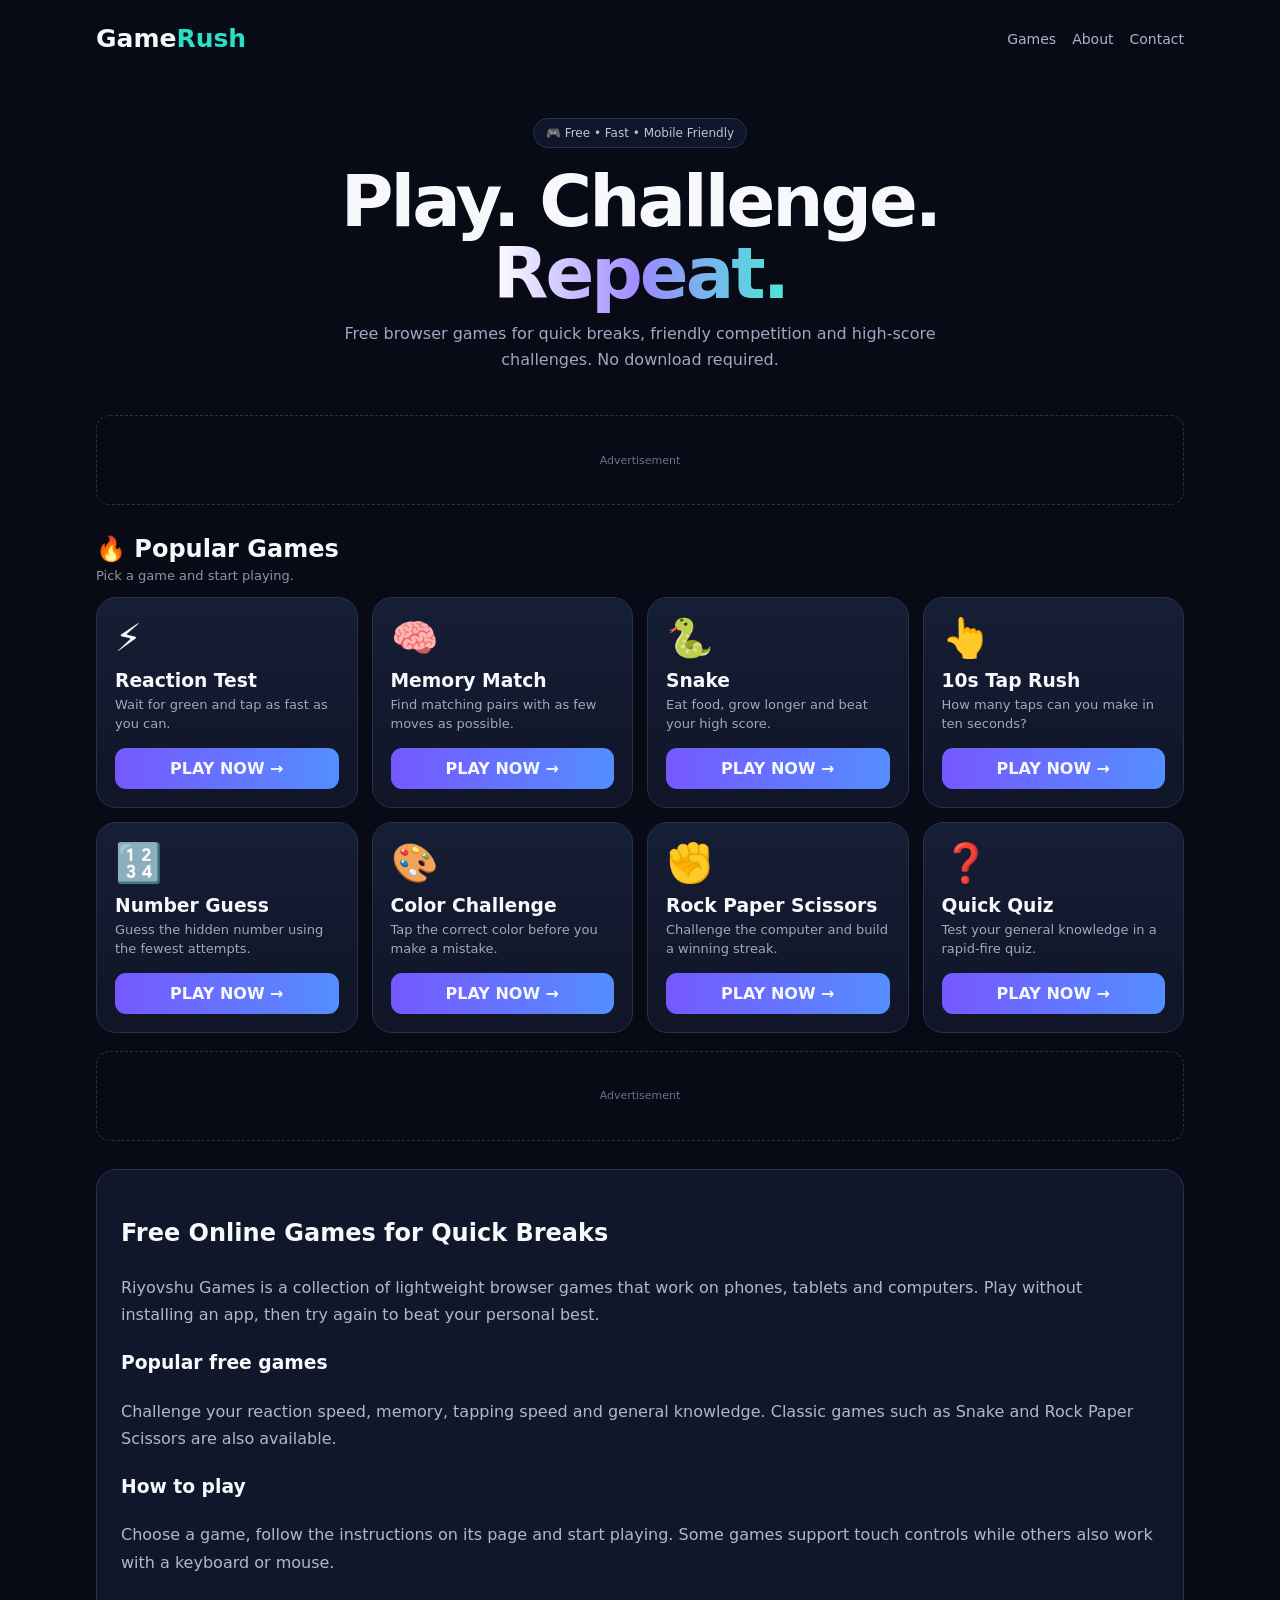
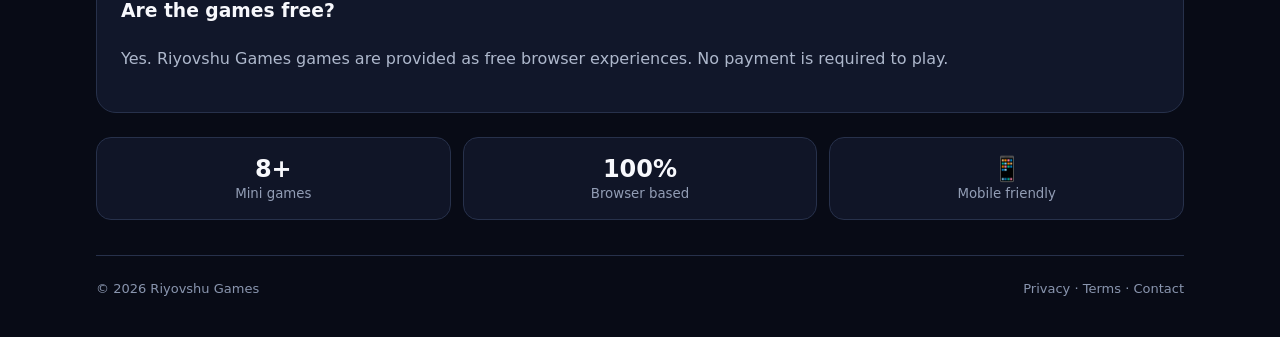
==== index.html @ 4e4a9c2a "Add files via upload" ====
<!doctype html><html lang="en"><head><meta charset="utf-8"><meta name="viewport" content="width=device-width,initial-scale=1"><script async src="https://pagead2.googlesyndication.com/pagead/js/adsbygoogle.js?client=ca-pub-9115271810225498" crossorigin="anonymous"></script><meta name="theme-color" content="#080b16"><meta name="description" content="Play free online games on Riyovshu Games. Enjoy Reaction Test, Memory Match, Snake, Tap Rush, quizzes and more on mobile or desktop. No download required."><meta name="robots" content="index,follow,max-image-preview:large,max-snippet:-1,max-video-preview:-1">
<meta name="author" content="Riyovshu Games">
<meta property="og:type" content="website">
<meta property="og:title" content="Riyovshu Games – Free Online Games to Play">
<meta property="og:description" content="Play quick, free browser games on mobile and desktop. Challenge your score and play again.">
<meta property="og:url" content="https://shersinghrajput264-ctrl.github.io/riyovshu/">
<meta property="og:site_name" content="Riyovshu Games">
<meta name="twitter:card" content="summary">
<meta name="twitter:title" content="Riyovshu Games — Free Online Mini Games">
<meta name="twitter:description" content="Free browser games: reaction, memory, snake, tap challenge, quiz and more."><link rel="canonical" href="https://shersinghrajput264-ctrl.github.io/riyovshu/"><title>Riyovshu Games – Free Online Games to Play</title><link rel="icon" href="favicon.svg" type="image/svg+xml"><link rel="stylesheet" href="style.css">
<link rel="manifest" href="manifest.webmanifest">
<script type="application/ld+json">{"@context":"https://schema.org","@type":"ItemList","name":"Riyovshu Games","itemListElement":[{"@type":"ListItem","position":1,"name":"Reaction Test","url":"https://shersinghrajput264-ctrl.github.io/riyovshu/games/reaction.html"},{"@type":"ListItem","position":2,"name":"Memory Match","url":"https://shersinghrajput264-ctrl.github.io/riyovshu/games/memory.html"},{"@type":"ListItem","position":3,"name":"Snake","url":"https://shersinghrajput264-ctrl.github.io/riyovshu/games/snake.html"},{"@type":"ListItem","position":4,"name":"10s Tap Rush","url":"https://shersinghrajput264-ctrl.github.io/riyovshu/games/tap.html"},{"@type":"ListItem","position":5,"name":"Number Guess","url":"https://shersinghrajput264-ctrl.github.io/riyovshu/games/number.html"},{"@type":"ListItem","position":6,"name":"Color Challenge","url":"https://shersinghrajput264-ctrl.github.io/riyovshu/games/color.html"},{"@type":"ListItem","position":7,"name":"Rock Paper Scissors","url":"https://shersinghrajput264-ctrl.github.io/riyovshu/games/rps.html"},{"@type":"ListItem","position":8,"name":"Quick Quiz","url":"https://shersinghrajput264-ctrl.github.io/riyovshu/games/quiz.html"}]}</script></head><body><div class="wrap"><nav class="nav"><a class="logo" href="./">Game<b>Rush</b></a><div class="links"><a href="#games">Games</a><a href="about.html">About</a><a href="contact.html">Contact</a></div></nav><section class="hero"><span class="pill">🎮 Free • Fast • Mobile Friendly</span><h1>Play. Challenge. <br><span class="grad">Repeat.</span></h1><p>Free browser games for quick breaks, friendly competition and high-score challenges. No download required.</p></section><div class="ad">Advertisement</div><section id="games"><div class="head"><h2>🔥 Popular Games</h2><p>Pick a game and start playing.</p></div><div class="grid">
<a class="game" href="games/reaction.html"><div class="icon">⚡</div><h3>Reaction Test</h3><p>Wait for green and tap as fast as you can.</p><span class="play">PLAY NOW →</span></a>
<a class="game" href="games/memory.html"><div class="icon">🧠</div><h3>Memory Match</h3><p>Find matching pairs with as few moves as possible.</p><span class="play">PLAY NOW →</span></a>
<a class="game" href="games/snake.html"><div class="icon">🐍</div><h3>Snake</h3><p>Eat food, grow longer and beat your high score.</p><span class="play">PLAY NOW →</span></a>
<a class="game" href="games/tap.html"><div class="icon">👆</div><h3>10s Tap Rush</h3><p>How many taps can you make in ten seconds?</p><span class="play">PLAY NOW →</span></a>
<a class="game" href="games/number.html"><div class="icon">🔢</div><h3>Number Guess</h3><p>Guess the hidden number using the fewest attempts.</p><span class="play">PLAY NOW →</span></a>
<a class="game" href="games/color.html"><div class="icon">🎨</div><h3>Color Challenge</h3><p>Tap the correct color before you make a mistake.</p><span class="play">PLAY NOW →</span></a>
<a class="game" href="games/rps.html"><div class="icon">✊</div><h3>Rock Paper Scissors</h3><p>Challenge the computer and build a winning streak.</p><span class="play">PLAY NOW →</span></a>
<a class="game" href="games/quiz.html"><div class="icon">❓</div><h3>Quick Quiz</h3><p>Test your general knowledge in a rapid-fire quiz.</p><span class="play">PLAY NOW →</span></a>
</div></section><div class="ad">Advertisement</div><section class="box" style="margin-top:28px"><h2>Free Online Games for Quick Breaks</h2>
<p>Riyovshu Games is a collection of lightweight browser games that work on phones, tablets and computers. Play without installing an app, then try again to beat your personal best.</p>
<h3>Popular free games</h3><p>Challenge your reaction speed, memory, tapping speed and general knowledge. Classic games such as Snake and Rock Paper Scissors are also available.</p>
<h3>How to play</h3><p>Choose a game, follow the instructions on its page and start playing. Some games support touch controls while others also work with a keyboard or mouse.</p>
<h3>Are the games free?</h3><p>Yes. Riyovshu Games games are provided as free browser experiences. No payment is required to play.</p>
</section><div class="stats"><div class="stat"><b>8+</b><small>Mini games</small></div><div class="stat"><b>100%</b><small>Browser based</small></div><div class="stat"><b>📱</b><small>Mobile friendly</small></div></div><footer><span>© 2026 Riyovshu Games</span><span><a href="privacy.html">Privacy</a> · <a href="terms.html">Terms</a> · <a href="contact.html">Contact</a></span></footer></div></body></html>
---- style.css ----
*{box-sizing:border-box}body{margin:0;background:#080b16;color:#f7f8fc;font-family:system-ui,-apple-system,Segoe UI,Roboto,Arial,sans-serif}a{color:inherit;text-decoration:none}.wrap{max-width:1120px;margin:auto;padding:16px}.nav{display:flex;justify-content:space-between;align-items:center;padding:8px 0 20px}.logo{font-size:25px;font-weight:900}.logo b{color:#29e0c5}.links{display:flex;gap:16px;color:#a9b3ca;font-size:14px}.hero{text-align:center;padding:45px 10px 25px}.pill{display:inline-block;border:1px solid #29334d;background:#10162a;border-radius:99px;padding:7px 12px;color:#b9c4da;font-size:12px}.hero h1{font-size:clamp(40px,7vw,72px);line-height:1;letter-spacing:-3px;margin:17px 0 12px}.grad{background:linear-gradient(90deg,#fff,#9d8aff,#4be9d5);-webkit-background-clip:text;color:transparent}.hero p{max-width:650px;margin:auto;color:#9da8c2;line-height:1.6}.ad{min-height:90px;border:1px dashed #28324a;border-radius:14px;margin:18px 0;display:flex;align-items:center;justify-content:center;color:#66718b;font-size:11px}.head{margin:30px 0 14px}.head h2{margin:0}.head p{margin:5px 0;color:#8995ae;font-size:13px}.grid{display:grid;grid-template-columns:repeat(4,1fr);gap:14px}.game{background:linear-gradient(180deg,#161e35,#101527);border:1px solid #27314b;border-radius:20px;padding:18px;min-height:190px;display:flex;flex-direction:column;transition:.18s}.game:hover{transform:translateY(-3px);border-color:#4a587a}.icon{font-size:38px}.game h3{margin:10px 0 5px}.game p{color:#9da8c2;font-size:13px;line-height:1.45;flex:1;margin:0}.play{background:linear-gradient(90deg,#7658ff,#548eff);padding:11px;border-radius:11px;text-align:center;font-weight:800;margin-top:14px}.stats{display:grid;grid-template-columns:repeat(3,1fr);gap:12px;margin:24px 0}.stat{background:#101527;border:1px solid #27314b;border-radius:15px;padding:17px;text-align:center}.stat b{font-size:24px;display:block}.stat small{color:#929db5}footer{border-top:1px solid #27314b;margin-top:35px;padding:25px 0;color:#8995ae;font-size:13px;display:flex;justify-content:space-between;gap:15px;flex-wrap:wrap}.box{background:#11172a;border:1px solid #27314b;border-radius:20px;padding:24px;line-height:1.7}.box p,.box li{color:#aeb8cc}.back{display:inline-block;margin:8px 0 20px;color:#b7aaff}.gamearea{background:#11172a;border:1px solid #27314b;border-radius:20px;padding:20px}.btn{padding:13px 18px;border:0;border-radius:11px;font-weight:800;cursor:pointer}.big{width:100%;height:230px;border:0;border-radius:17px;font-size:28px;font-weight:900;cursor:pointer}.input{padding:13px;border-radius:10px;border:1px solid #39445e;background:#0c1222;color:#fff}canvas{display:block;width:100%;max-width:360px;margin:auto;background:#0c1222;border-radius:15px;touch-action:none}@media(max-width:850px){.grid{grid-template-columns:repeat(2,1fr)}}@media(max-width:520px){.grid{grid-template-columns:1fr}.links{gap:9px;font-size:12px}.hero{padding-top:30px}.hero h1{letter-spacing:-2px}.stats{grid-template-columns:1fr 1fr}.stats .stat:last-child{grid-column:1/-1}}
button,input{font:inherit}button:focus-visible,a:focus-visible,input:focus-visible{outline:2px solid #8f7cff;outline-offset:3px}.game,.play,.btn,.big{cursor:pointer}.ad{overflow:hidden}
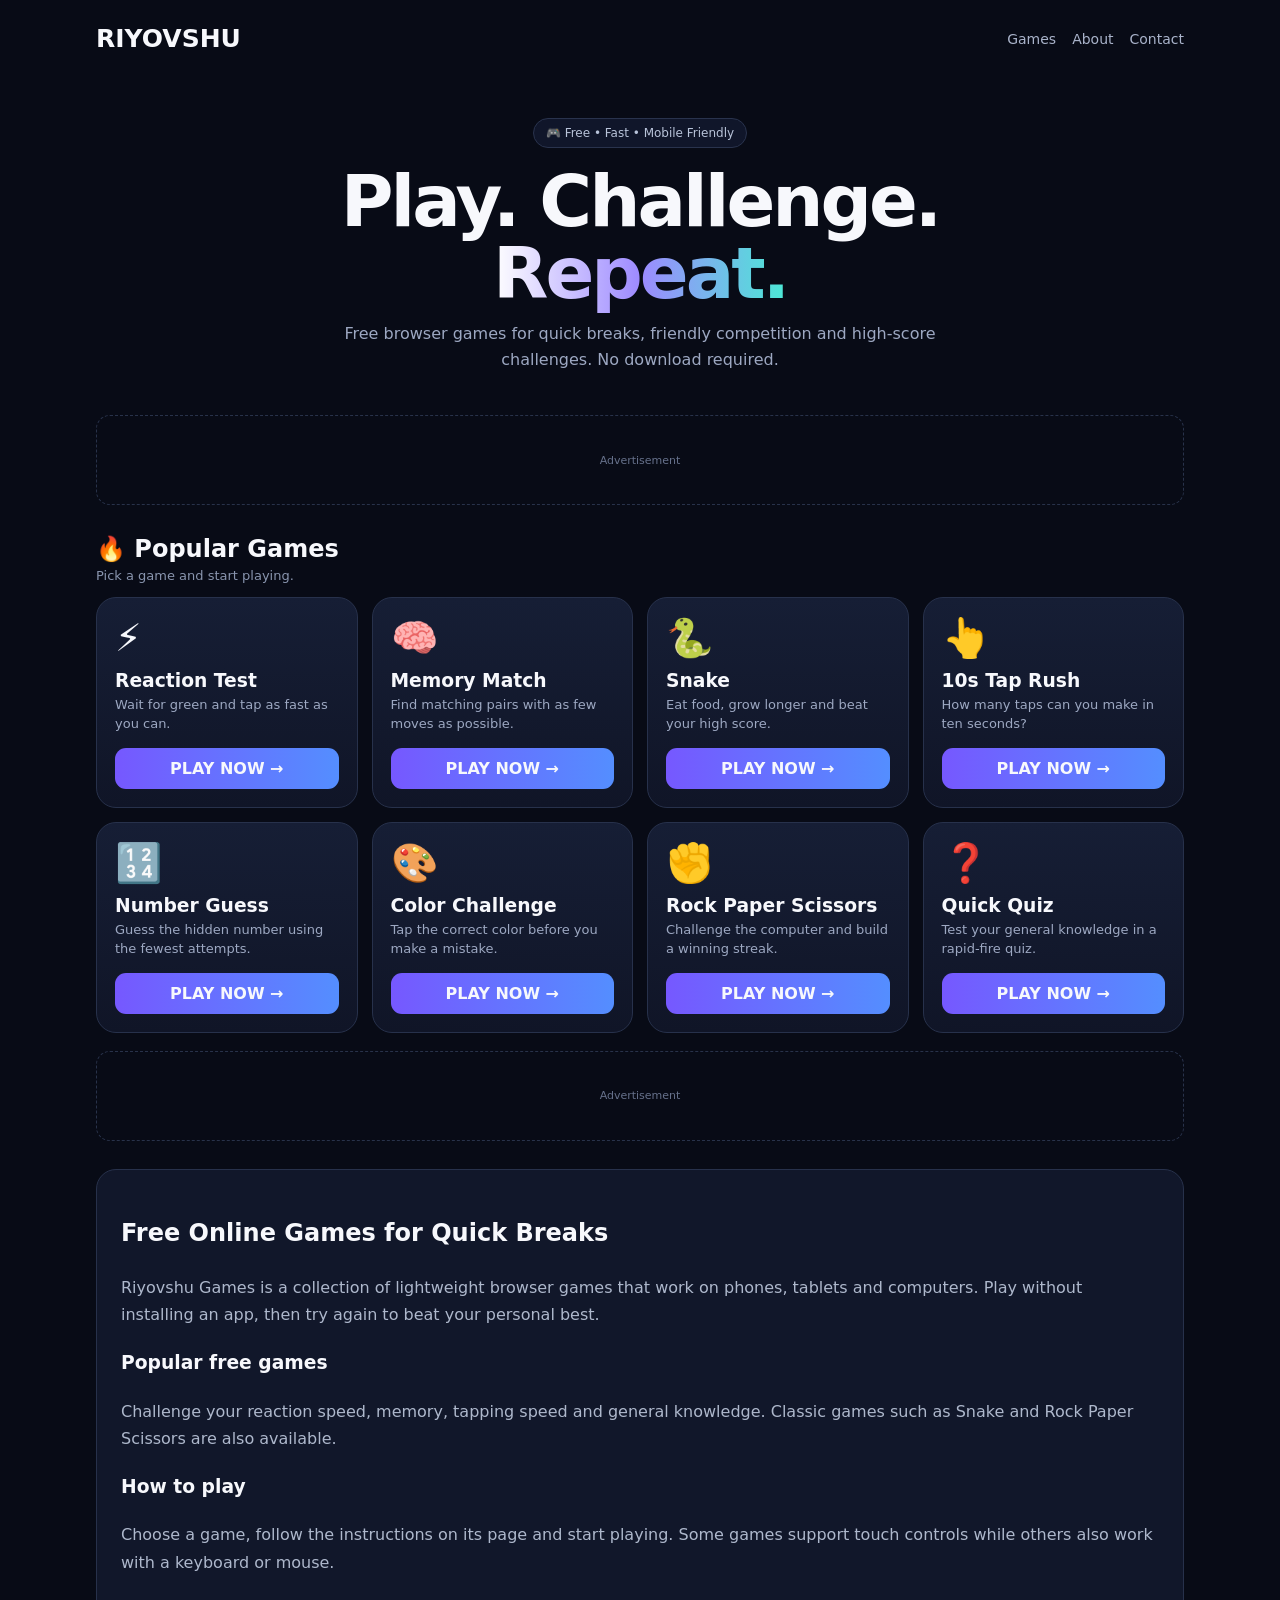
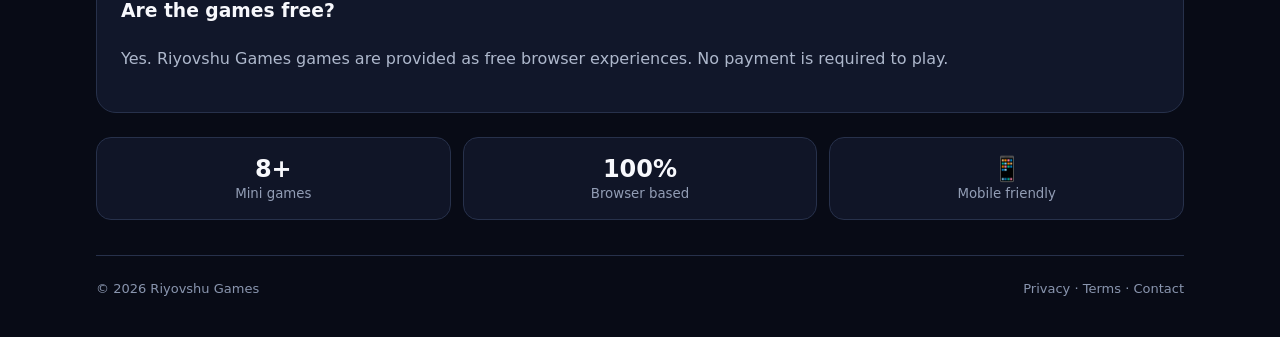
==== commit 9add86f2: "Add files via upload" ====
--- a/index.html
+++ b/index.html
@@ -9,15 +9,15 @@
 <meta name="twitter:title" content="Riyovshu Games — Free Online Mini Games">
 <meta name="twitter:description" content="Free browser games: reaction, memory, snake, tap challenge, quiz and more."><link rel="canonical" href="https://shersinghrajput264-ctrl.github.io/riyovshu/"><title>Riyovshu Games – Free Online Games to Play</title><link rel="icon" href="favicon.svg" type="image/svg+xml"><link rel="stylesheet" href="style.css">
 <link rel="manifest" href="manifest.webmanifest">
-<script type="application/ld+json">{"@context":"https://schema.org","@type":"ItemList","name":"Riyovshu Games","itemListElement":[{"@type":"ListItem","position":1,"name":"Reaction Test","url":"https://shersinghrajput264-ctrl.github.io/riyovshu/games/reaction.html"},{"@type":"ListItem","position":2,"name":"Memory Match","url":"https://shersinghrajput264-ctrl.github.io/riyovshu/games/memory.html"},{"@type":"ListItem","position":3,"name":"Snake","url":"https://shersinghrajput264-ctrl.github.io/riyovshu/games/snake.html"},{"@type":"ListItem","position":4,"name":"10s Tap Rush","url":"https://shersinghrajput264-ctrl.github.io/riyovshu/games/tap.html"},{"@type":"ListItem","position":5,"name":"Number Guess","url":"https://shersinghrajput264-ctrl.github.io/riyovshu/games/number.html"},{"@type":"ListItem","position":6,"name":"Color Challenge","url":"https://shersinghrajput264-ctrl.github.io/riyovshu/games/color.html"},{"@type":"ListItem","position":7,"name":"Rock Paper Scissors","url":"https://shersinghrajput264-ctrl.github.io/riyovshu/games/rps.html"},{"@type":"ListItem","position":8,"name":"Quick Quiz","url":"https://shersinghrajput264-ctrl.github.io/riyovshu/games/quiz.html"}]}</script></head><body><div class="wrap"><nav class="nav"><a class="logo" href="./">Game<b>Rush</b></a><div class="links"><a href="#games">Games</a><a href="about.html">About</a><a href="contact.html">Contact</a></div></nav><section class="hero"><span class="pill">🎮 Free • Fast • Mobile Friendly</span><h1>Play. Challenge. <br><span class="grad">Repeat.</span></h1><p>Free browser games for quick breaks, friendly competition and high-score challenges. No download required.</p></section><div class="ad">Advertisement</div><section id="games"><div class="head"><h2>🔥 Popular Games</h2><p>Pick a game and start playing.</p></div><div class="grid">
-<a class="game" href="games/reaction.html"><div class="icon">⚡</div><h3>Reaction Test</h3><p>Wait for green and tap as fast as you can.</p><span class="play">PLAY NOW →</span></a>
-<a class="game" href="games/memory.html"><div class="icon">🧠</div><h3>Memory Match</h3><p>Find matching pairs with as few moves as possible.</p><span class="play">PLAY NOW →</span></a>
-<a class="game" href="games/snake.html"><div class="icon">🐍</div><h3>Snake</h3><p>Eat food, grow longer and beat your high score.</p><span class="play">PLAY NOW →</span></a>
-<a class="game" href="games/tap.html"><div class="icon">👆</div><h3>10s Tap Rush</h3><p>How many taps can you make in ten seconds?</p><span class="play">PLAY NOW →</span></a>
-<a class="game" href="games/number.html"><div class="icon">🔢</div><h3>Number Guess</h3><p>Guess the hidden number using the fewest attempts.</p><span class="play">PLAY NOW →</span></a>
-<a class="game" href="games/color.html"><div class="icon">🎨</div><h3>Color Challenge</h3><p>Tap the correct color before you make a mistake.</p><span class="play">PLAY NOW →</span></a>
-<a class="game" href="games/rps.html"><div class="icon">✊</div><h3>Rock Paper Scissors</h3><p>Challenge the computer and build a winning streak.</p><span class="play">PLAY NOW →</span></a>
-<a class="game" href="games/quiz.html"><div class="icon">❓</div><h3>Quick Quiz</h3><p>Test your general knowledge in a rapid-fire quiz.</p><span class="play">PLAY NOW →</span></a>
+<script type="application/ld+json">{"@context":"https://schema.org","@type":"ItemList","name":"Riyovshu Games","itemListElement":[{"@type":"ListItem","position":1,"name":"Reaction Test","url":"https://shersinghrajput264-ctrl.github.io/riyovshu/reaction.html"},{"@type":"ListItem","position":2,"name":"Memory Match","url":"https://shersinghrajput264-ctrl.github.io/riyovshu/memory.html"},{"@type":"ListItem","position":3,"name":"Snake","url":"https://shersinghrajput264-ctrl.github.io/riyovshu/snake.html"},{"@type":"ListItem","position":4,"name":"10s Tap Rush","url":"https://shersinghrajput264-ctrl.github.io/riyovshu/tap.html"},{"@type":"ListItem","position":5,"name":"Number Guess","url":"https://shersinghrajput264-ctrl.github.io/riyovshu/number.html"},{"@type":"ListItem","position":6,"name":"Color Challenge","url":"https://shersinghrajput264-ctrl.github.io/riyovshu/color.html"},{"@type":"ListItem","position":7,"name":"Rock Paper Scissors","url":"https://shersinghrajput264-ctrl.github.io/riyovshu/rps.html"},{"@type":"ListItem","position":8,"name":"Quick Quiz","url":"https://shersinghrajput264-ctrl.github.io/riyovshu/quiz.html"}]}</script></head><body><div class="wrap"><nav class="nav"><a class="logo" href="./">RIYOVSHU</a><div class="links"><a href="#games">Games</a><a href="about.html">About</a><a href="contact.html">Contact</a></div></nav><section class="hero"><span class="pill">🎮 Free • Fast • Mobile Friendly</span><h1>Play. Challenge. <br><span class="grad">Repeat.</span></h1><p>Free browser games for quick breaks, friendly competition and high-score challenges. No download required.</p></section><div class="ad">Advertisement</div><section id="games"><div class="head"><h2>🔥 Popular Games</h2><p>Pick a game and start playing.</p></div><div class="grid">
+<a class="game" href="reaction.html"><div class="icon">⚡</div><h3>Reaction Test</h3><p>Wait for green and tap as fast as you can.</p><span class="play">PLAY NOW →</span></a>
+<a class="game" href="memory.html"><div class="icon">🧠</div><h3>Memory Match</h3><p>Find matching pairs with as few moves as possible.</p><span class="play">PLAY NOW →</span></a>
+<a class="game" href="snake.html"><div class="icon">🐍</div><h3>Snake</h3><p>Eat food, grow longer and beat your high score.</p><span class="play">PLAY NOW →</span></a>
+<a class="game" href="tap.html"><div class="icon">👆</div><h3>10s Tap Rush</h3><p>How many taps can you make in ten seconds?</p><span class="play">PLAY NOW →</span></a>
+<a class="game" href="number.html"><div class="icon">🔢</div><h3>Number Guess</h3><p>Guess the hidden number using the fewest attempts.</p><span class="play">PLAY NOW →</span></a>
+<a class="game" href="color.html"><div class="icon">🎨</div><h3>Color Challenge</h3><p>Tap the correct color before you make a mistake.</p><span class="play">PLAY NOW →</span></a>
+<a class="game" href="rps.html"><div class="icon">✊</div><h3>Rock Paper Scissors</h3><p>Challenge the computer and build a winning streak.</p><span class="play">PLAY NOW →</span></a>
+<a class="game" href="quiz.html"><div class="icon">❓</div><h3>Quick Quiz</h3><p>Test your general knowledge in a rapid-fire quiz.</p><span class="play">PLAY NOW →</span></a>
 </div></section><div class="ad">Advertisement</div><section class="box" style="margin-top:28px"><h2>Free Online Games for Quick Breaks</h2>
 <p>Riyovshu Games is a collection of lightweight browser games that work on phones, tablets and computers. Play without installing an app, then try again to beat your personal best.</p>
 <h3>Popular free games</h3><p>Challenge your reaction speed, memory, tapping speed and general knowledge. Classic games such as Snake and Rock Paper Scissors are also available.</p>
